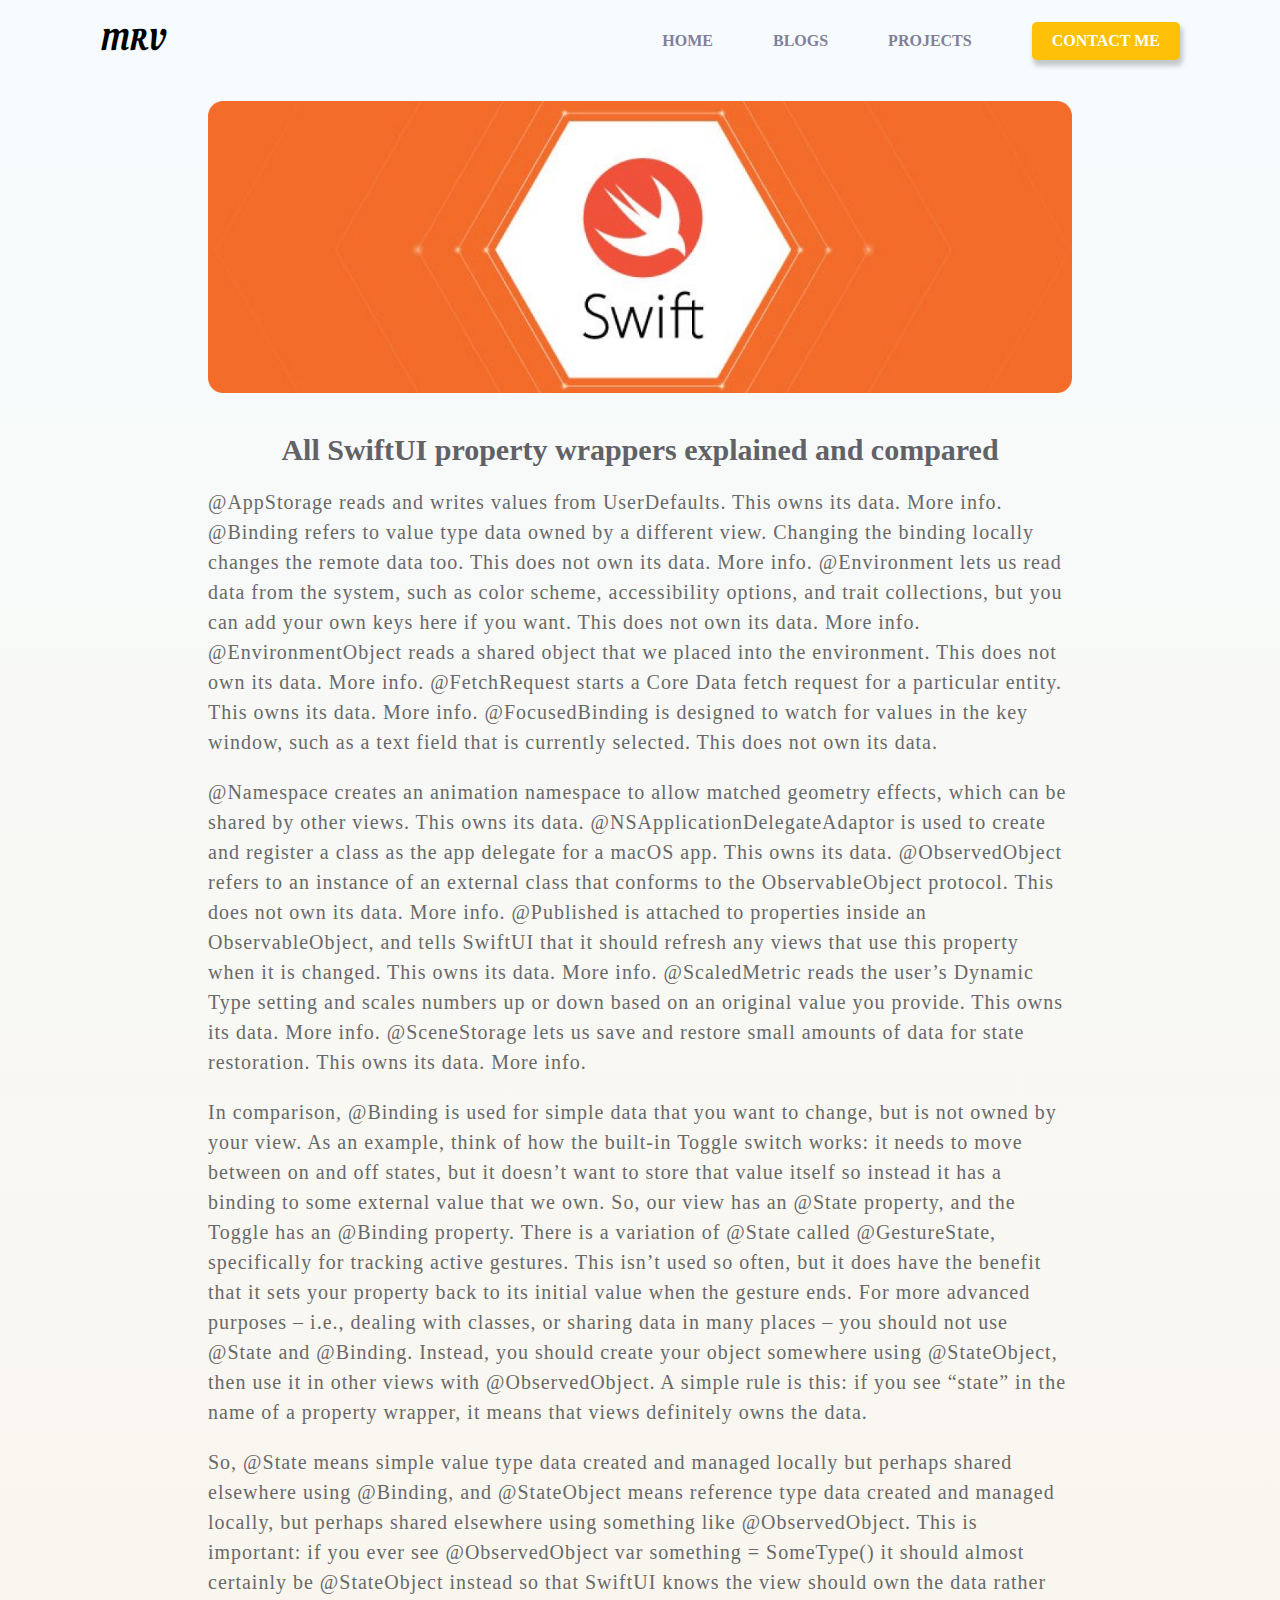
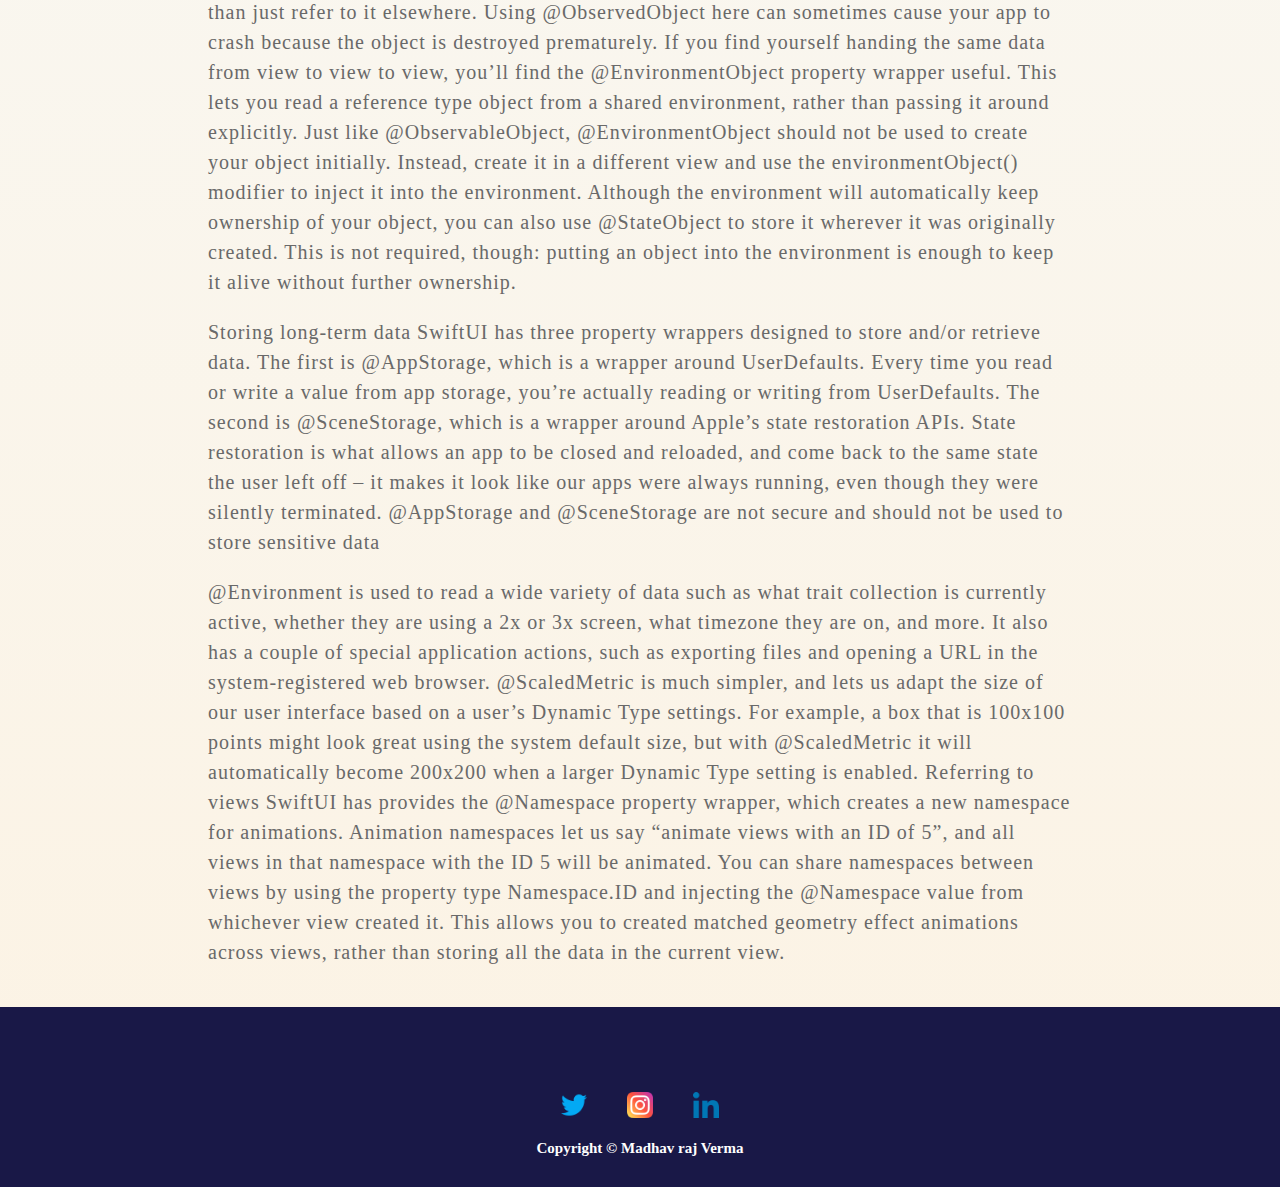
==== blog/blog-1.html @ 4628a917 "single blog page added" ====
<!DOCTYPE html>
<html lang="en">
<head>
    <meta charset="UTF-8">
    <meta http-equiv="X-UA-Compatible" content="IE=edge">
    <meta name="viewport" content="width=device-width, initial-scale=1.0">
    <title>Blogs</title>
      <link rel="stylesheet" href="../main.css">
      <link rel="stylesheet" href="blog-1.style.css">

</head>
<body>
    <div class="container">
        <section class="section-1">
            <div class="nav">
                <div class="logo">
                 <a href="../index.html" class="logo">MRV</a>
                </div>
        
                <nav class="nav-bar">
                  <a href="../index.html" class="nav-link ">Home</a>
                  <a href="../blog/blog.html" class="nav-link">Blogs</a>
                  <a href="../projects/project.index.html" class="nav-link">Projects</a>
                  <a href="../contactus/contact.html" class="nav-link cta-btn">Contact Me</a>
                </nav>
              </div>
          </section>

    </div>

    <div class="blog-container">
        <div class="img-container">
            <img src="../images/swift-banner.png" class="img-banner" alt="">
        </div>

        <div class="blog">
            <h1 class="heading">
                All SwiftUI property wrappers explained and compared
            </h1>
<div class="paras">
    <p class="para">
        @AppStorage reads and writes values from UserDefaults. This owns its data. More info.

    @Binding refers to value type data owned by a different view. Changing the binding locally changes the remote data too. This does not own its data. More info.
    @Environment lets us read data from the system, such as color scheme, accessibility options, and trait collections, but you can add your own keys here if you want. This does not own its data. More info.
    @EnvironmentObject reads a shared object that we placed into the environment. This does not own its data. More info.
    @FetchRequest starts a Core Data fetch request for a particular entity. This owns its data. More info.
    @FocusedBinding is designed to watch for values in the key window, such as a text field that is currently selected. This does not own its data.
    </p>
    <p class="para">
        @Namespace creates an animation namespace to allow matched geometry effects, which can be shared by other views. This owns its data.
        @NSApplicationDelegateAdaptor is used to create and register a class as the app delegate for a macOS app. This owns its data.
        @ObservedObject refers to an instance of an external class that conforms to the ObservableObject protocol. This does not own its data. More info.
        @Published is attached to properties inside an ObservableObject, and tells SwiftUI that it should refresh any views that use this property when it is changed. This owns its data. More info.
        @ScaledMetric reads the user’s Dynamic Type setting and scales numbers up or down based on an original value you provide. This owns its data. More info.
        @SceneStorage lets us save and restore small amounts of data for state restoration. This owns its data. More info.
    
    </p>
    
    <p class="para">
        In comparison, @Binding is used for simple data that you want to change, but is not owned by your view. As an example, think of how the built-in Toggle switch works: it needs to move between on and off states, but it doesn’t want to store that value itself so instead it has a binding to some external value that we own. So, our view has an @State property, and the Toggle has an @Binding property.
    
    There is a variation of @State called @GestureState, specifically for tracking active gestures. This isn’t used so often, but it does have the benefit that it sets your property back to its initial value when the gesture ends.
    
    For more advanced purposes – i.e., dealing with classes, or sharing data in many places – you should not use @State and @Binding. Instead, you should create your object somewhere using @StateObject, then use it in other views with @ObservedObject.
    
    A simple rule is this: if you see “state” in the name of a property wrapper, it means that views definitely owns the data.
    </p>

    <p class="para">
           
    So, @State means simple value type data created and managed locally but perhaps shared elsewhere using @Binding, and @StateObject means reference type data created and managed locally, but perhaps shared elsewhere using something like @ObservedObject.
    
    This is important: if you ever see @ObservedObject var something = SomeType() it should almost certainly be @StateObject instead so that SwiftUI knows the view should own the data rather than just refer to it elsewhere. Using @ObservedObject here can sometimes cause your app to crash because the object is destroyed prematurely.
    
    If you find yourself handing the same data from view to view to view, you’ll find the @EnvironmentObject property wrapper useful. This lets you read a reference type object from a shared environment, rather than passing it around explicitly.
    
    Just like @ObservableObject, @EnvironmentObject should not be used to create your object initially. Instead, create it in a different view and use the environmentObject() modifier to inject it into the environment. Although the environment will automatically keep ownership of your object, you can also use @StateObject to store it wherever it was originally created. This is not required, though: putting an object into the environment is enough to keep it alive without further ownership.

    </p>

    <p class="para">
        Storing long-term data
        SwiftUI has three property wrappers designed to store and/or retrieve data.
        
        The first is @AppStorage, which is a wrapper around UserDefaults. Every time you read or write a value from app storage, you’re actually reading or writing from UserDefaults.
        
        The second is @SceneStorage, which is a wrapper around Apple’s state restoration APIs. State restoration is what allows an app to be closed and reloaded, and come back to the same state the user left off – it makes it look like our apps were always running, even though they were silently terminated.
        
        @AppStorage and @SceneStorage are not secure and should not be used to store sensitive data
    </p>
    <p class="para">
 
    @Environment is used to read a wide variety of data such as what trait collection is currently active, whether they are using a 2x or 3x screen, what timezone they are on, and more. It also has a couple of special application actions, such as exporting files and opening a URL in the system-registered web browser.
    
    @ScaledMetric is much simpler, and lets us adapt the size of our user interface based on a user’s Dynamic Type settings. For example, a box that is 100x100 points might look great using the system default size, but with @ScaledMetric it will automatically become 200x200 when a larger Dynamic Type setting is enabled.
    
    Referring to views
    SwiftUI has provides the @Namespace property wrapper, which creates a new namespace for animations. Animation namespaces let us say “animate views with an ID of 5”, and all views in that namespace with the ID 5 will be animated.
    
    You can share namespaces between views by using the property type Namespace.ID and injecting the @Namespace value from whichever view created it. This allows you to created matched geometry effect animations across views, rather than storing all the data in the current view.
    </p>
</div>
        </div>
        
    </div>
    

  <footer class="footer">
    <div class="social-media-icon">
      <a href="" class="social-icon">
        <img src="../images/twitter.png" class="social-image" alt="">
      </a>
      <a href="" class="social-icon">
        <img src="../images/instagram.png" class="social-image" alt="">
      </a>
      <a href="" class="social-icon">
        <img src="../images/linkedin.png" class="social-image" alt="">
              </a>
    </div>
    <h3 class="copyright">Copyright © Madhav raj Verma</h3>
  </footer>

</body>
</html>
---- main.css ----
@import url('https://fonts.googleapis.com/css2?family=Oleo+Script:wght@700&display=swap');
@import url('https://fonts.googleapis.com/css?family=Roboto:300,400,700&display=swap');
/* Common Styles */
* {
    margin: 0;
    padding: 0;
    box-sizing: border-box;
    list-style-type: none;
    outline: none;
    text-decoration: none;

    /* font-family: "Work Sans", sans-serif; */
  }
  
  html {
    font-size: 62.5%;
    scroll-behavior: smooth;
   
  }
  
  :root {
    --primary-color: #FFC107;
    --white-color: #fff;
    --black-color: #000;
  }

  /* End of Common Styles */
  

  /* Nav Section */

  .section-1 {
      margin: 0 10rem;
  }

.nav {
    display: flex;
    justify-content:space-between;
    align-items:center;
    margin-top: 2rem;
}

.nav-bar {
    display: flex;
    justify-content:space-between;
    align-items:center;
    gap:6rem;
}

.logo {
    font-family: 'Oleo Script', cursive;
    font-size:3rem;
    
    text-transform:uppercase;
    text-decoration: none;
    color: #000;
}
.nav-link {
    font-size:1.6rem;
    font-weight: 800;
    text-transform:uppercase;
    color:#81809A;
    text-decoration: none;
    transition :all .5s; 
}

.nav-link:hover {
    color: var(--primary-color);
}

.active {
    color: var(--primary-color);
}

.cta-btn {
    padding:1rem 2rem;
    background-color:var(--primary-color);
    color: var(--white-color);
    border-radius: .5rem;
    box-shadow: 2px 5px 5px 1px rgba(0, 0, 0, 0.2);
    transition: all .2s;
}

.cta-btn:hover {
    color: var(--white-color);
    transform: scale(1.05);
}
/* end of Nav Section */



  /* footer-section */

  footer {
    width:100%;
    height:20vh;
    background-color:#191847;
    display: flex;
    flex-direction: column;
    justify-content:flex-end;
    align-items:center;
    gap:2rem;
    padding-bottom:3rem;
}
.social-media-icon {
    display: flex;
    gap:4rem;
}
.social-image {
    width:26px;
}

.copyright {
    font-size: 1.5rem;
    color: var(--white-color);
}

/* end of footer section */
---- blog/blog-1.style.css ----
body{
    background: linear-gradient(180deg, rgba(214, 236, 247, 0.21) 0%, rgba(242, 206, 146, 0.25) 100%) no-repeat;
}


.blog-container {
    display: flex;
  flex-direction: column;
   align-items: center;
   margin :4rem 10rem;
   gap:4rem;
}

.img-container {
    display: flex;
    justify-content:center;
}

.img-banner{
    width :80%;
}

.blog {
    width:80%;
    display: flex;
    flex-direction: column;
    align-items: center;
    gap:2rem;

}

.heading {
    font-size:  3rem;
    color:#616166;
}

.paras {
    display: flex;
    flex-direction: column;
    align-items: center;
    gap:2rem;
}
.para {
    font-size: 2rem;
    letter-spacing: .1rem;
    line-height: 1.5;
    color:dimgray;
}
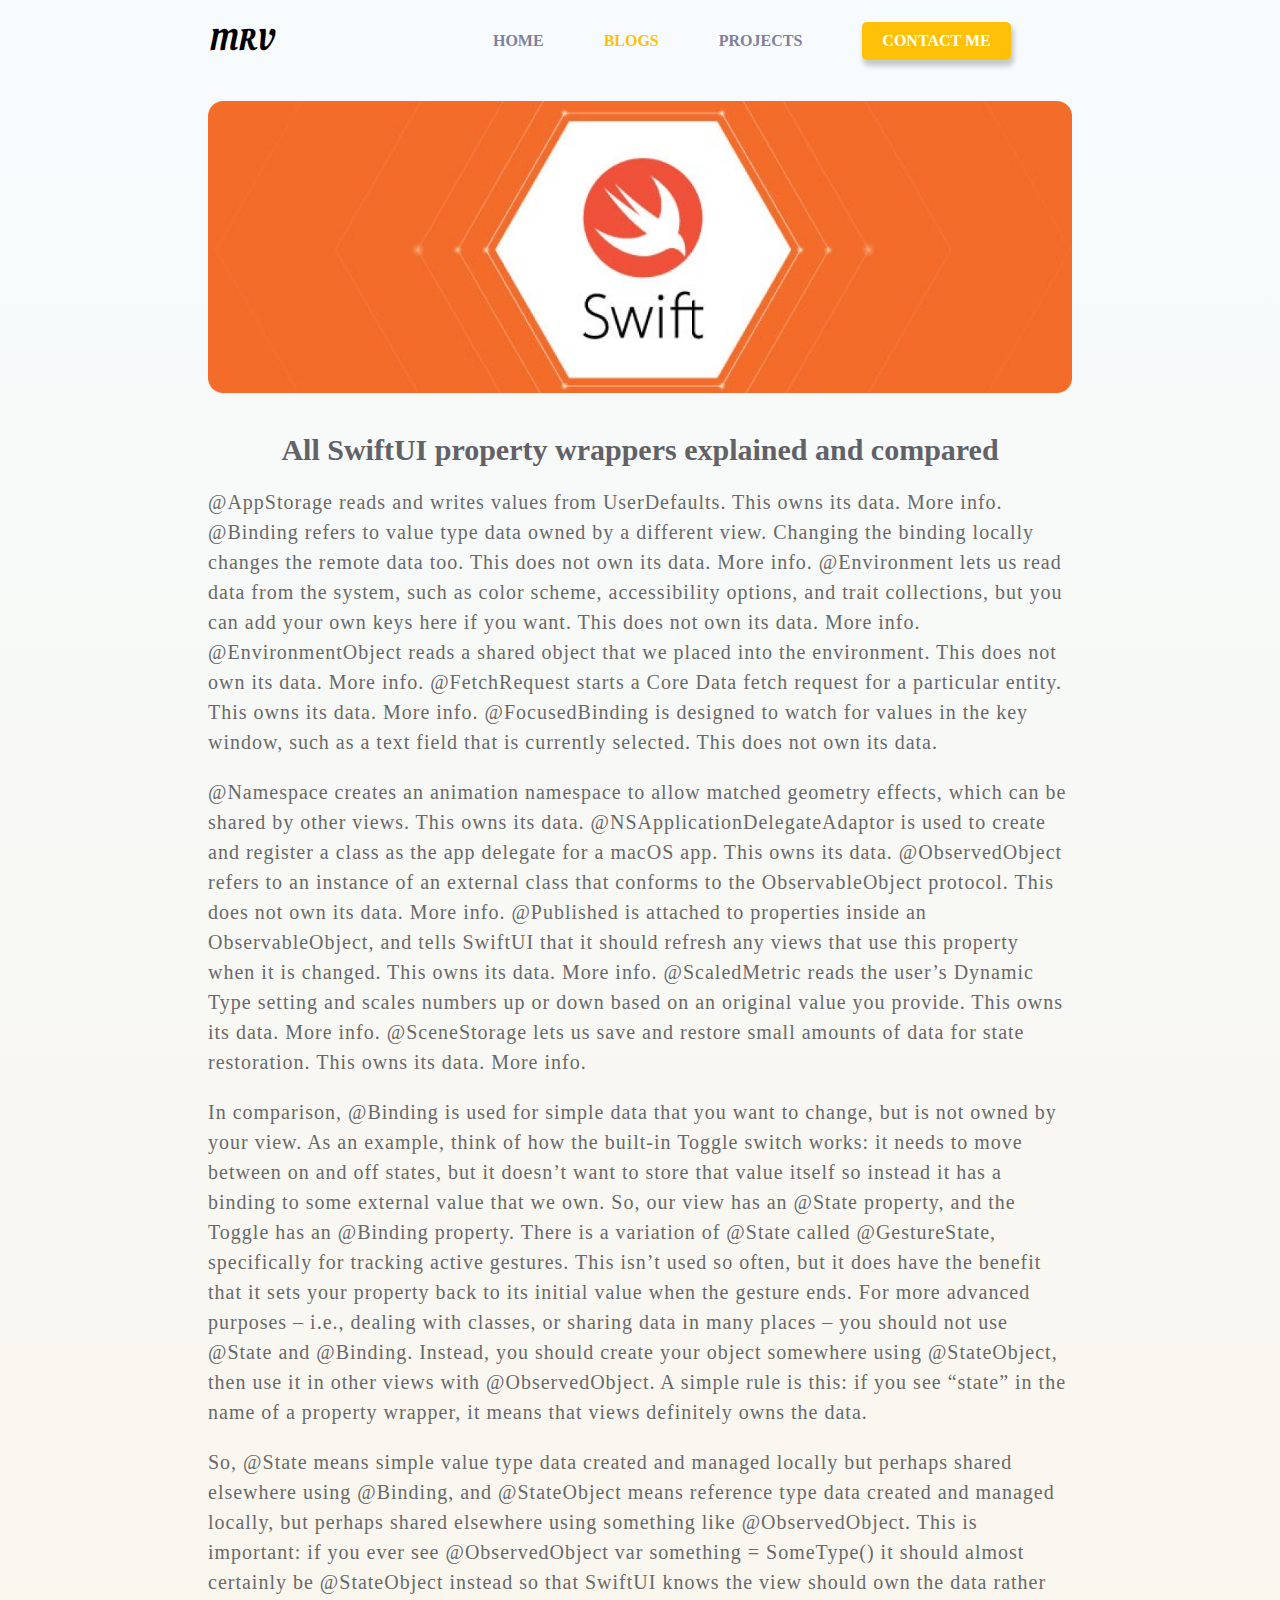
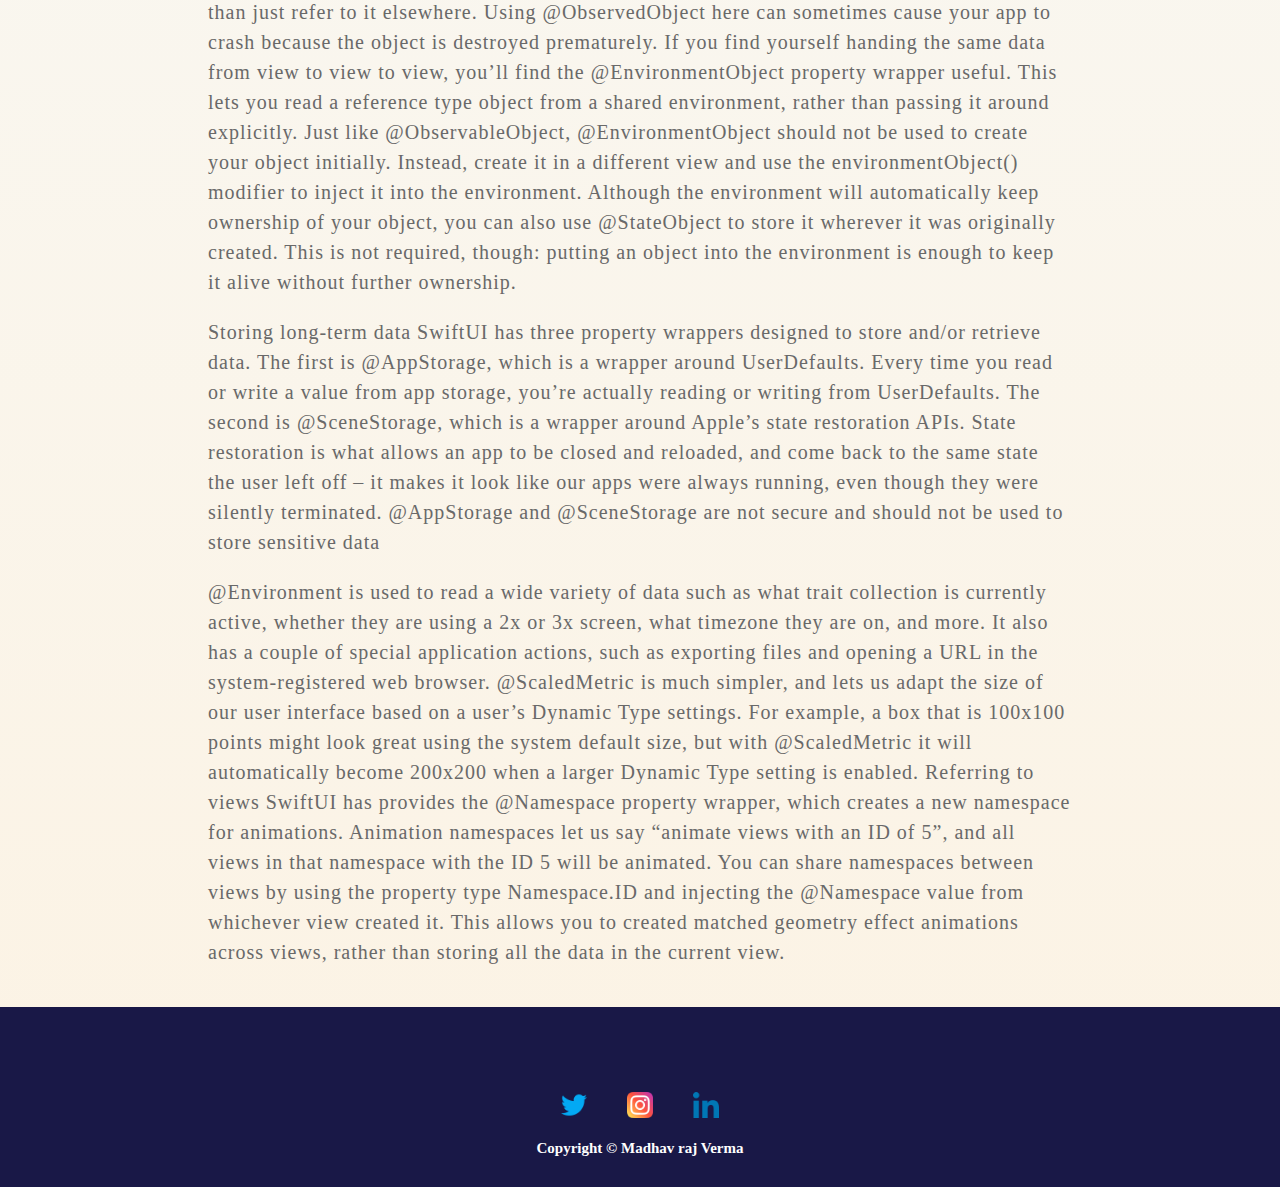
==== commit f855d64c: "images updated in project-sections" ====
--- a/blog/blog-1.html
+++ b/blog/blog-1.html
@@ -1,9 +1,10 @@
 <!DOCTYPE html>
 <html lang="en">
 <head>
-    <meta charset="UTF-8">
-    <meta http-equiv="X-UA-Compatible" content="IE=edge">
-    <meta name="viewport" content="width=device-width, initial-scale=1.0">
+  <meta charset="UTF-8">
+  <meta http-equiv="X-UA-Compatible" content="IE=edge">
+  <meta name="viewport" content="width=device-width, initial-scale=1.0">
+  <link rel="stylesheet" href="https://use.fontawesome.com/releases/v5.9.0/css/all.css" integrity="sha384-i1LQnF23gykqWXg6jxC2ZbCbUMxyw5gLZY6UiUS98LYV5unm8GWmfkIS6jqJfb4E" crossorigin="anonymous">
     <title>Blogs</title>
       <link rel="stylesheet" href="../main.css">
       <link rel="stylesheet" href="blog-1.style.css">
@@ -12,18 +13,38 @@
 <body>
     <div class="container">
         <section class="section-1">
-            <div class="nav">
-                <div class="logo">
-                 <a href="../index.html" class="logo">MRV</a>
-                </div>
-        
-                <nav class="nav-bar">
-                  <a href="../index.html" class="nav-link ">Home</a>
-                  <a href="../blog/blog.html" class="nav-link">Blogs</a>
-                  <a href="../projects/project.index.html" class="nav-link">Projects</a>
-                  <a href="../contactus/contact.html" class="nav-link cta-btn">Contact Me</a>
-                </nav>
+          <div class="nav">
+            <div class="logo">
+             <a href="../index.html" class="logo">MRV</a>
+            </div>
+    
+            <nav class="nav-bar">
+              <a href="../index.html" class="navlink ">Home</a>
+              <a href="../blog/blog.html" class="navlink active">Blogs</a>
+              <a href="../projects/project.index.html" class="navlink">Projects</a>
+              <a href="../contactus/contact.html" class="navlink cta-btn">Contact Me</a>
+              <a href="javascript:void(0);" class="icon" onclick="myFunction()">
+                <i class="fa fa-bars"></i>
+              </a>
+
+            </nav>
+            <nav class="mobile-nav">
+              <div class="back">
+                <i class=" back-btn fas fa-times"></i>
               </div>
+              <ul class="mobile-nav__items">
+                  <li class="mobile-nav__item">
+                      <a href="packages/index.html">Blogs</a>
+                  </li>
+                  <li class="mobile-nav__item">
+                      <a href="customers/index.html">Projects</a>
+                  </li>
+                  <li class="mobile-nav__item mobile-nav__item--cta">
+                      <a href="start-hosting/index.html">Contact Me</a>
+                  </li>
+              </ul>
+          </nav>
+          </div>
           </section>
 
     </div>
@@ -120,6 +141,6 @@
     </div>
     <h3 class="copyright">Copyright © Madhav raj Verma</h3>
   </footer>
-
+<script src="../index.js"></script>
 </body>
 </html>--- a/main.css
+++ b/main.css
@@ -29,15 +29,28 @@
 
   /* Nav Section */
 
+  .container {
+    width: 100vw;
+  }
+
   .section-1 {
-      margin: 0 10rem;
-  }
+    margin: 0 10rem;
+    
+      
+  }
+
+.nav-section {
+    width: 100vw;
+    margin: 0 10rem;
+    margin-left: 10rem;
+}
 
 .nav {
     display: flex;
-    justify-content:space-between;
+    justify-content:space-around;
     align-items:center;
     margin-top: 2rem;
+    flex-wrap: wrap;
 }
 
 .nav-bar {
@@ -55,7 +68,7 @@
     text-decoration: none;
     color: #000;
 }
-.nav-link {
+.navlink {
     font-size:1.6rem;
     font-weight: 800;
     text-transform:uppercase;
@@ -64,7 +77,7 @@
     transition :all .5s; 
 }
 
-.nav-link:hover {
+.navlink:hover {
     color: var(--primary-color);
 }
 
@@ -88,7 +101,6 @@
 /* end of Nav Section */
 
 
-
   /* footer-section */
 
   footer {
@@ -115,4 +127,89 @@
     color: var(--white-color);
 }
 
-/* end of footer section */+/* end of footer section */
+
+.icon i {
+    font-size: 3rem;
+    color:#FFC107;
+    display: none;
+}
+
+
+.mobile-nav {
+    display: none;
+    position: fixed;
+    z-index: 101;
+    top: 0;
+    right: 0;
+    background: white;
+    width: 40%;
+    height: 100vh;
+    transition: all .5s;
+  }
+  
+  .mobile-nav__items {
+    width: 90%;
+    height: 40%;
+    list-style: none;
+    margin: 0 auto;
+    padding: 0;
+    display: flex;
+    flex-direction: column;
+    justify-content: center;
+    gap:2rem;
+    align-items: center;
+  }
+  
+  .mobile-nav__item {
+    margin: 1rem 0;
+    
+  }
+  
+  .mobile-nav__item a {
+    font-size:1.6rem;
+    font-weight: 800;
+    text-transform:uppercase;
+    color:#FFC107;
+    text-decoration: none;
+    transition :all .5s; 
+  }
+
+  .back {
+      padding:2rem 4rem;
+  }
+
+  .back i {
+      font-size:4rem;
+      cursor: pointer;
+  }
+
+
+  /* responsive */
+
+  @media (max-width: 500px) {
+    html {
+      font-size: 55%;
+    }
+    
+  }
+  
+
+  @media (max-width: 850px) {
+    html {
+      font-size: 55%;
+    }
+
+    .icon i {
+        display: block;
+    }
+
+    .navlink{
+        display:none;
+    }
+
+    .nav-bar{
+        gap:1rem;
+    }
+  }
+  --- a/blog/blog-1.style.css
+++ b/blog/blog-1.style.css
@@ -5,7 +5,7 @@
 
 .blog-container {
     display: flex;
-  flex-direction: column;
+   flex-direction: column;
    align-items: center;
    margin :4rem 10rem;
    gap:4rem;
